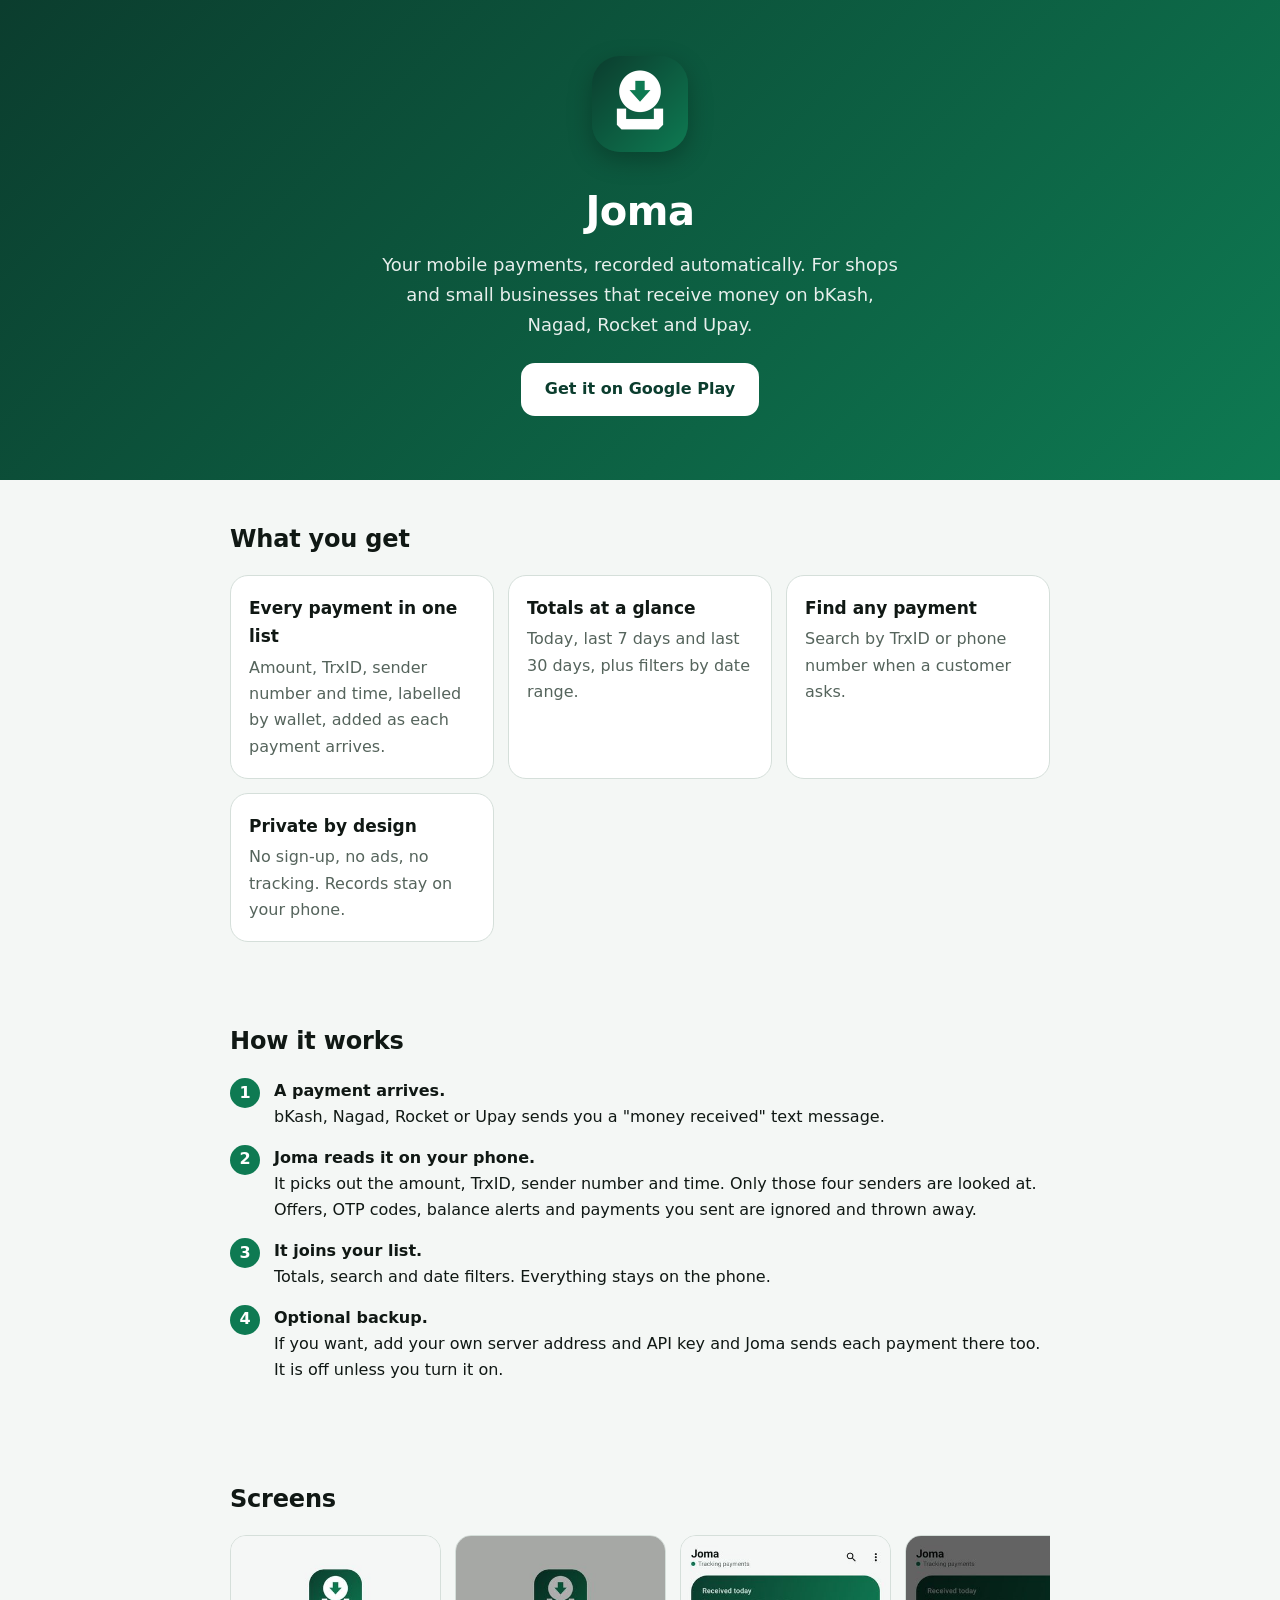
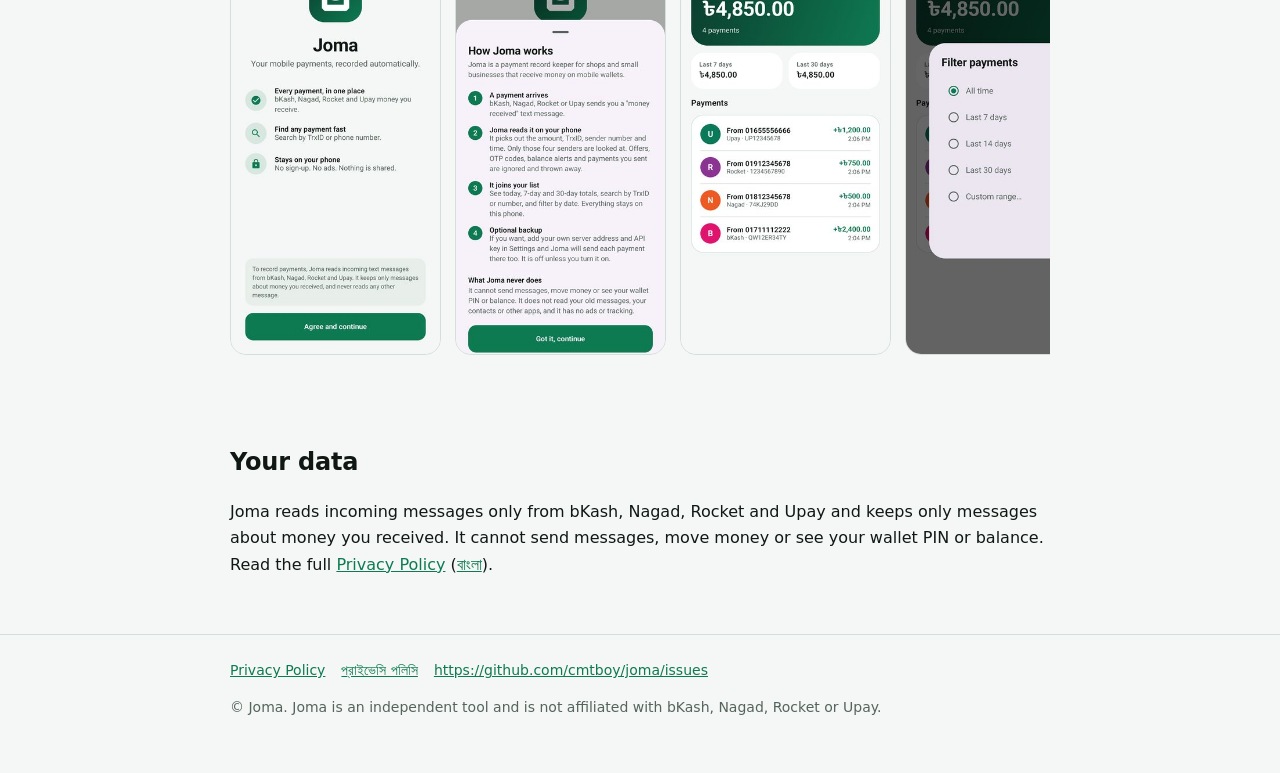
==== index.html @ 51231e34 "Update site" ====
<!doctype html>
<html lang="en">
<head>
<meta charset="utf-8">
<meta name="viewport" content="width=device-width, initial-scale=1">
<title>Joma: Payment Tracker for bKash, Nagad, Rocket and Upay</title>
<meta name="description" content="Joma automatically records the bKash, Nagad, Rocket and Upay payments you receive: totals, search and date filters. Private, no sign-up, no ads.">
<link rel="icon" href="assets/icon.png">
<link rel="stylesheet" href="style.css">
</head>
<body>
<header class="hero">
  <div class="wrap">
    <img class="logo" src="assets/icon.png" alt="Joma app icon" width="96" height="96">
    <h1>Joma</h1>
    <p>Your mobile payments, recorded automatically. For shops and small businesses that receive money on bKash, Nagad, Rocket and Upay.</p>
    <a class="btn" href="https://play.google.com/store/apps/details?id=app.joma.payments">Get it on Google Play</a>
  </div>
</header>

<main class="wrap">
<section>
  <h2>What you get</h2>
  <div class="grid">
    <div class="card"><h3>Every payment in one list</h3><p>Amount, TrxID, sender number and time, labelled by wallet, added as each payment arrives.</p></div>
    <div class="card"><h3>Totals at a glance</h3><p>Today, last 7 days and last 30 days, plus filters by date range.</p></div>
    <div class="card"><h3>Find any payment</h3><p>Search by TrxID or phone number when a customer asks.</p></div>
    <div class="card"><h3>Private by design</h3><p>No sign-up, no ads, no tracking. Records stay on your phone.</p></div>
  </div>
</section>

<section>
  <h2>How it works</h2>
  <ol class="steps">
    <li><div><strong>A payment arrives.</strong><br>bKash, Nagad, Rocket or Upay sends you a "money received" text message.</div></li>
    <li><div><strong>Joma reads it on your phone.</strong><br>It picks out the amount, TrxID, sender number and time. Only those four senders are looked at. Offers, OTP codes, balance alerts and payments you sent are ignored and thrown away.</div></li>
    <li><div><strong>It joins your list.</strong><br>Totals, search and date filters. Everything stays on the phone.</div></li>
    <li><div><strong>Optional backup.</strong><br>If you want, add your own server address and API key and Joma sends each payment there too. It is off unless you turn it on.</div></li>
  </ol>
</section>

<section>
  <h2>Screens</h2>
  <div class="shots">
    <img src="assets/shot-1.jpg" alt="Welcome screen" loading="lazy">
    <img src="assets/shot-2.jpg" alt="How Joma works" loading="lazy">
    <img src="assets/shot-3.jpg" alt="Payments list and totals" loading="lazy">
    <img src="assets/shot-4.jpg" alt="Date filter" loading="lazy">
  </div>
</section>

<section>
  <h2>Your data</h2>
  <p>Joma reads incoming messages only from bKash, Nagad, Rocket and Upay and keeps only messages about money you received. It cannot send messages, move money or see your wallet PIN or balance. Read the full <a href="privacy.html">Privacy Policy</a> (<a href="privacy-bn.html">বাংলা</a>).</p>
</section>
</main>

<footer>
  <div class="wrap">
    <a href="privacy.html">Privacy Policy</a><a href="privacy-bn.html">প্রাইভেসি পলিসি</a><a href="https://github.com/cmtboy/joma/issues">https://github.com/cmtboy/joma/issues</a>
    <p>© Joma. Joma is an independent tool and is not affiliated with bKash, Nagad, Rocket or Upay.</p>
  </div>
</footer>
</body>
</html>
---- style.css ----
:root{--g1:#0b3d2e;--g2:#0e7a52;--bg:#f4f7f5;--ink:#101814;--mut:#55645c;--card:#fff;--line:#d5dfda}
@media (prefers-color-scheme:dark){:root{--bg:#0c1210;--ink:#e3ebe6;--mut:#9db0a6;--card:#141c18;--line:#2b3a32}}
*{box-sizing:border-box}html{-webkit-text-size-adjust:100%}
body{margin:0;font:16px/1.65 system-ui,-apple-system,"Segoe UI",Roboto,"Noto Sans Bengali",sans-serif;background:var(--bg);color:var(--ink)}
a{color:var(--g2)}
.wrap{max-width:860px;margin:0 auto;padding:0 20px}
header.hero{background:linear-gradient(135deg,var(--g1),var(--g2));color:#fff;padding:56px 0 64px;text-align:center}
header.hero img.logo{width:96px;height:96px;border-radius:28px;box-shadow:0 8px 24px rgba(0,0,0,.25)}
header.hero h1{font-size:40px;margin:18px 0 6px;letter-spacing:-.5px}
header.hero p{margin:0 auto;max-width:520px;opacity:.9;font-size:18px}
.btn{display:inline-block;margin-top:24px;background:#fff;color:var(--g1);font-weight:700;padding:13px 24px;border-radius:14px;text-decoration:none}
section{padding:40px 0}
h2{font-size:24px;margin:0 0 16px;letter-spacing:-.2px}
.grid{display:grid;gap:14px;grid-template-columns:repeat(auto-fit,minmax(230px,1fr))}
.card{background:var(--card);border:1px solid var(--line);border-radius:18px;padding:18px}
.card h3{margin:0 0 4px;font-size:17px}.card p{margin:0;color:var(--mut)}
ol.steps{padding-left:0;list-style:none;counter-reset:s}
ol.steps li{counter-increment:s;display:flex;gap:14px;margin:0 0 14px}
ol.steps li:before{content:counter(s);flex:none;width:30px;height:30px;border-radius:50%;background:var(--g2);color:#fff;display:flex;align-items:center;justify-content:center;font-weight:700}
.shots{display:flex;gap:14px;overflow-x:auto;padding-bottom:8px}
.shots img{height:420px;width:auto;border-radius:16px;border:1px solid var(--line);flex:none}
footer{border-top:1px solid var(--line);padding:24px 0 40px;color:var(--mut);font-size:14px}
footer a{margin-right:16px}
.prose{padding:36px 0}.prose h1{font-size:30px;margin:0 0 4px}.prose h2{font-size:20px;margin:30px 0 8px}
.prose p,.prose li{color:var(--ink)}.prose .muted{color:var(--mut)}
.topbar{padding:16px 0;border-bottom:1px solid var(--line)}.topbar a{font-weight:700;text-decoration:none}
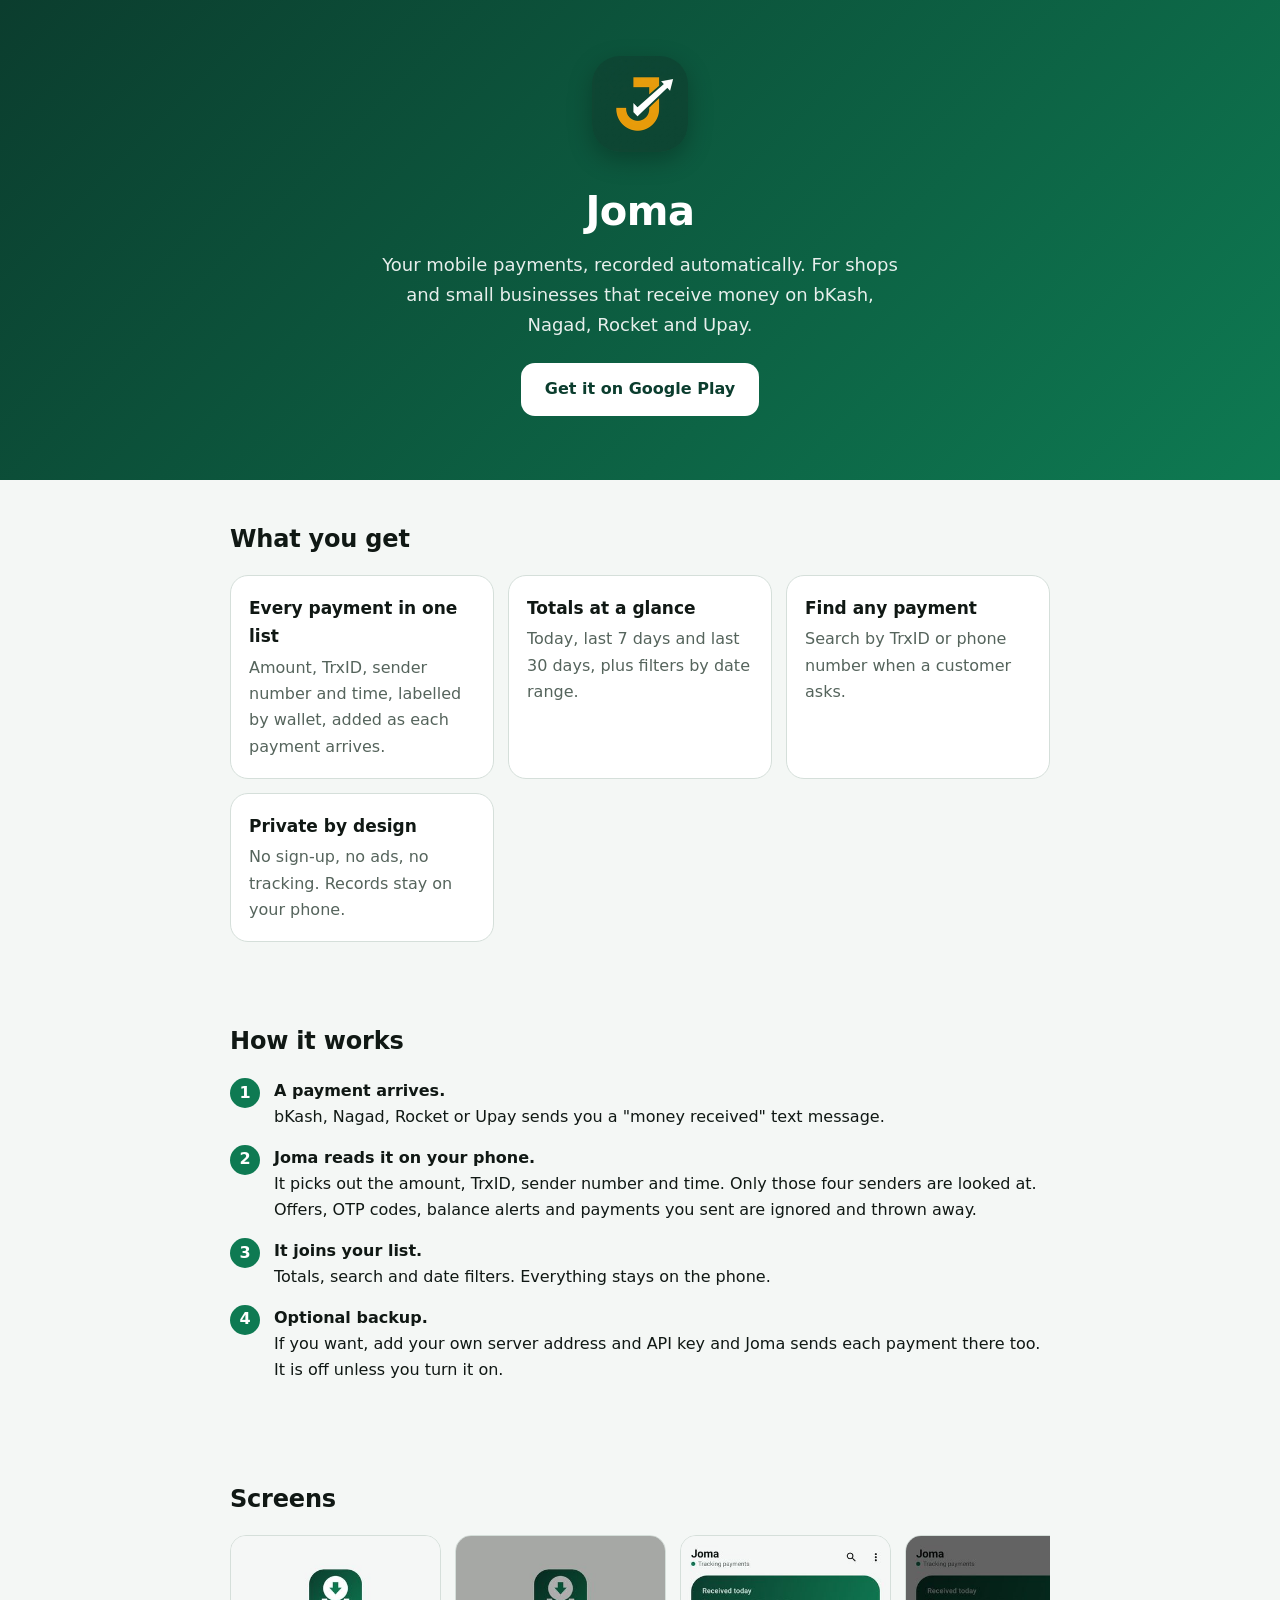
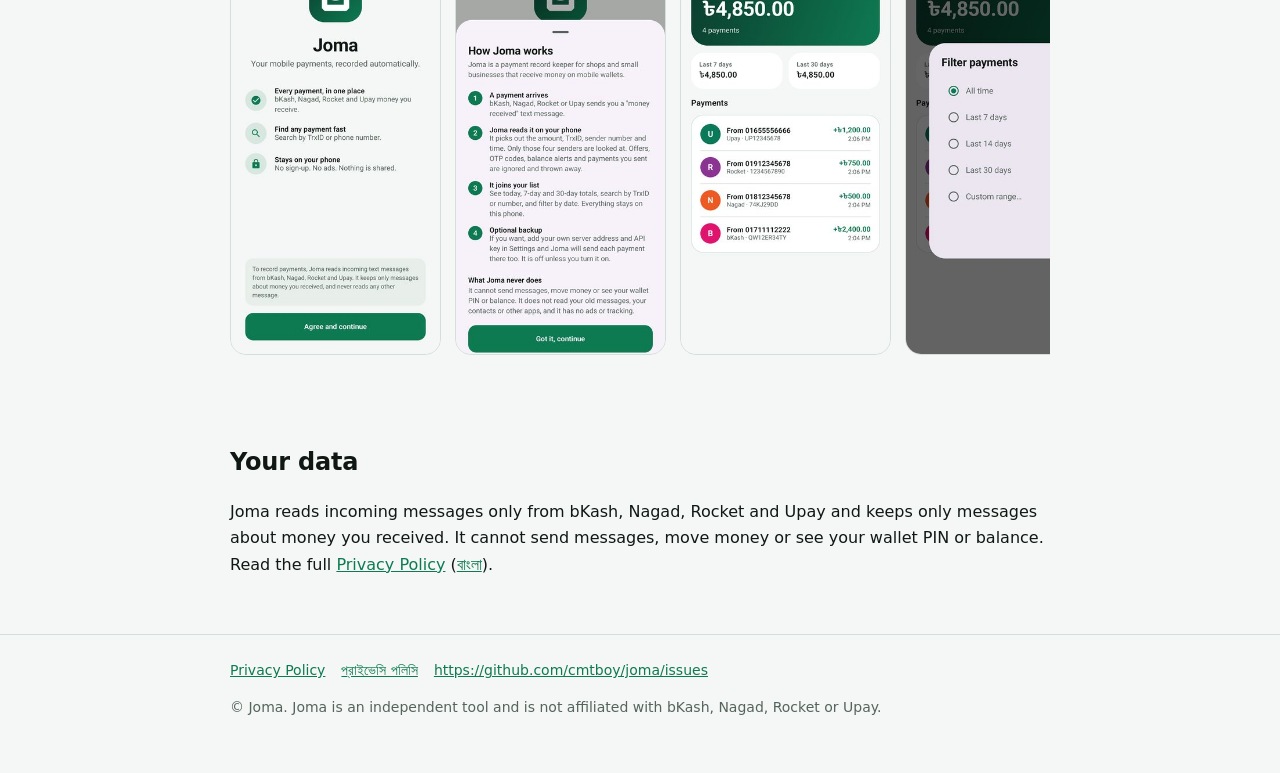
==== commit 8f23b6bd: "Update site" ====
--- a/index.html
+++ b/index.html
@@ -14,7 +14,7 @@
     <img class="logo" src="assets/icon.png" alt="Joma app icon" width="96" height="96">
     <h1>Joma</h1>
     <p>Your mobile payments, recorded automatically. For shops and small businesses that receive money on bKash, Nagad, Rocket and Upay.</p>
-    <a class="btn" href="https://play.google.com/store/apps/details?id=app.joma.payments">Get it on Google Play</a>
+    <a class="btn" href="https://play.google.com/store/apps/details?id=com.shopsynctech.joma">Get it on Google Play</a>
   </div>
 </header>
 
